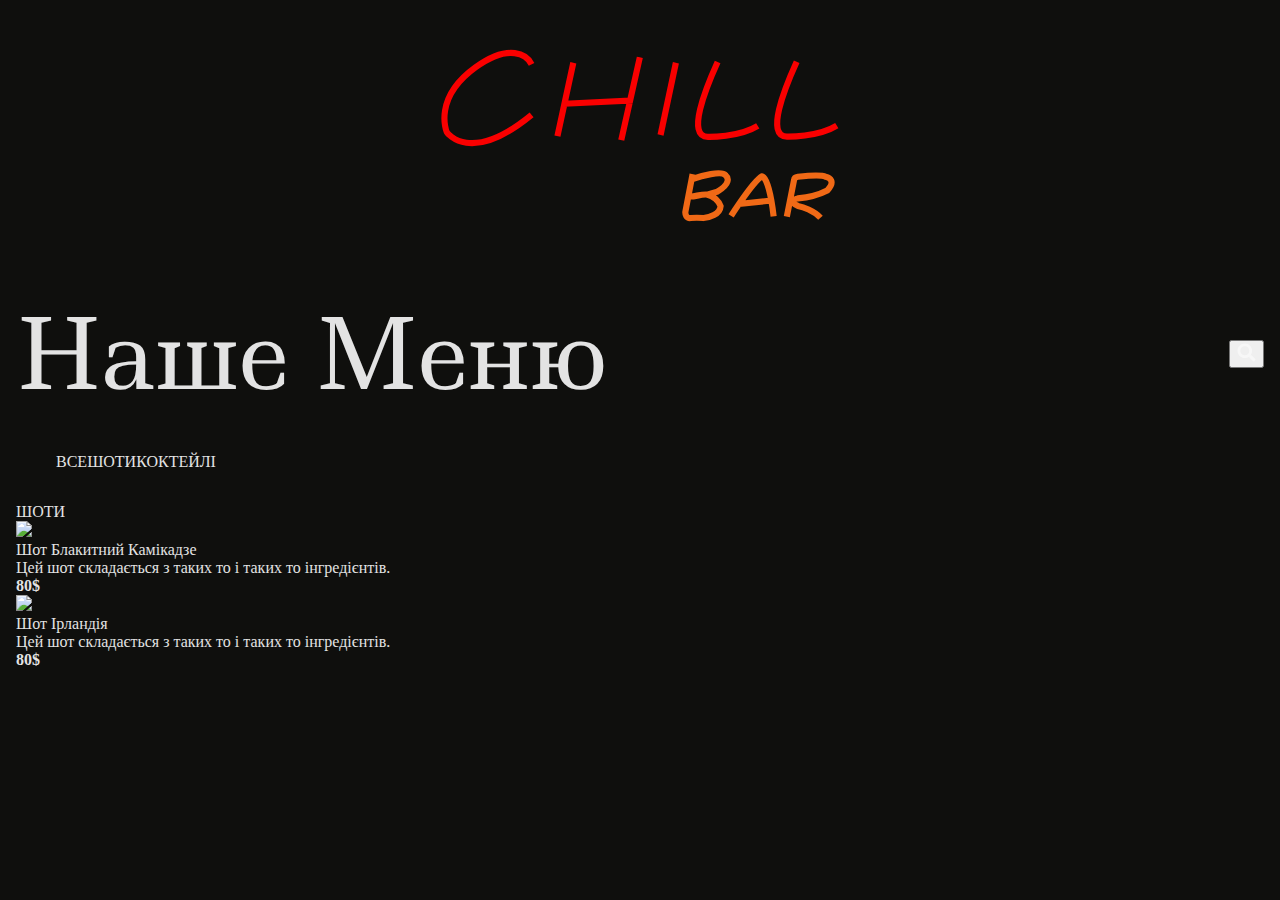
==== index.html @ 7d511b7c "initial commit" ====
<!DOCTYPE html>
<html lang="en">

<head>
    <meta charset="UTF-8">
    <meta name="viewport" content="width=device-width, initial-scale=1.0">
    <link rel="stylesheet" href="/style.css">
    <title>Chill Bar | Menu</title>
</head>

<body>
    <div class="hero-logo-container">
        <img src="/assets/logo.svg" />
    </div>
    <main>
        <header>
            <div id="header-upper">
                <h1>
                    Наше Меню
                </h1>
                <a>
                    <button>
                        <img src="/assets/search.svg" />
                    </button>
                </a>
            </div>
            <div id="header-lower">
                <nav>
                    <ul>
                        <li class="selected">
                            <a href="#">ВСЕ</a>
                        </li>
                        <li>
                            <a href="#">ШОТИ</a>
                        </li>
                        <li>
                            <a href="#">КОКТЕЙЛІ</a>
                        </li>
                    </ul>
                </nav>
            </div>
        </header>
        <section class="products">
            <div class="products__group">
                <h2>ШОТИ</h2>

                <div class="product">
                    <img src="#">
                    <div class="product-details">
                        <h3>Шот Блакитний Камікадзе</h3>
                        <p>Цей шот складається з таких то і таких то інгредієнтів.</p>
                        <b>80$</b>
                    </div>
                </div>

                <div class="product">
                    <img src="#">
                    <div class="product-details">
                        <h3>Шот Ірландія</h3>
                        <p>Цей шот складається з таких то і таких то інгредієнтів.</p>
                        <b>80$</b>
                    </div>
                </div>
            </div>
        </section>
    </main>
</body>

</html>
---- style.css ----
@import url("/styles/reset.css");
@import url("/styles/variables.css");
@import url("/styles/fonts.css");

h1, h2, h3, h4, h5, h6, p, a, span {
    font-size: 1rem;
    font-weight: inherit;
    padding: 0;
    margin: 0;
    color: inherit;
    text-decoration: none;
}

html, body, *::before, *::after {
    margin: 0;
    padding: 0;
    box-sizing: border-box;
}

html,body {
    margin: 0;
    padding: 0;
}

h1 {
    margin: 0;
    padding: 0;
    font-family: "Ledger";
}

body {
    min-height: 100dvh;
    background-color: var(--bg-color);
    color: var(--main-white-color)
}

main {
    padding: 0 1rem;
}

.hero-logo-container {
    display: flex;
    align-items: center;
    justify-content: center;
    padding: 3rem 1rem;
}

.hero-logo-container img {
    width: 100%;
    height: auto;
    max-width: 400px;
}

header {
    display: flex;
    flex-direction: column;
    padding: 1rem 0;
    gap: 1rem;
}

header h1 {
    font-size: clamp(2rem, 9vw, 6rem); 
}

#header-upper, #header-lower {
    display: flex;
    flex-direction: row;
    align-items: center;
    justify-content: space-between;
}

header nav {
    width: 100%;
}

header nav ul {
    display: flex;
    text-decoration: none;
    list-style: none;
}
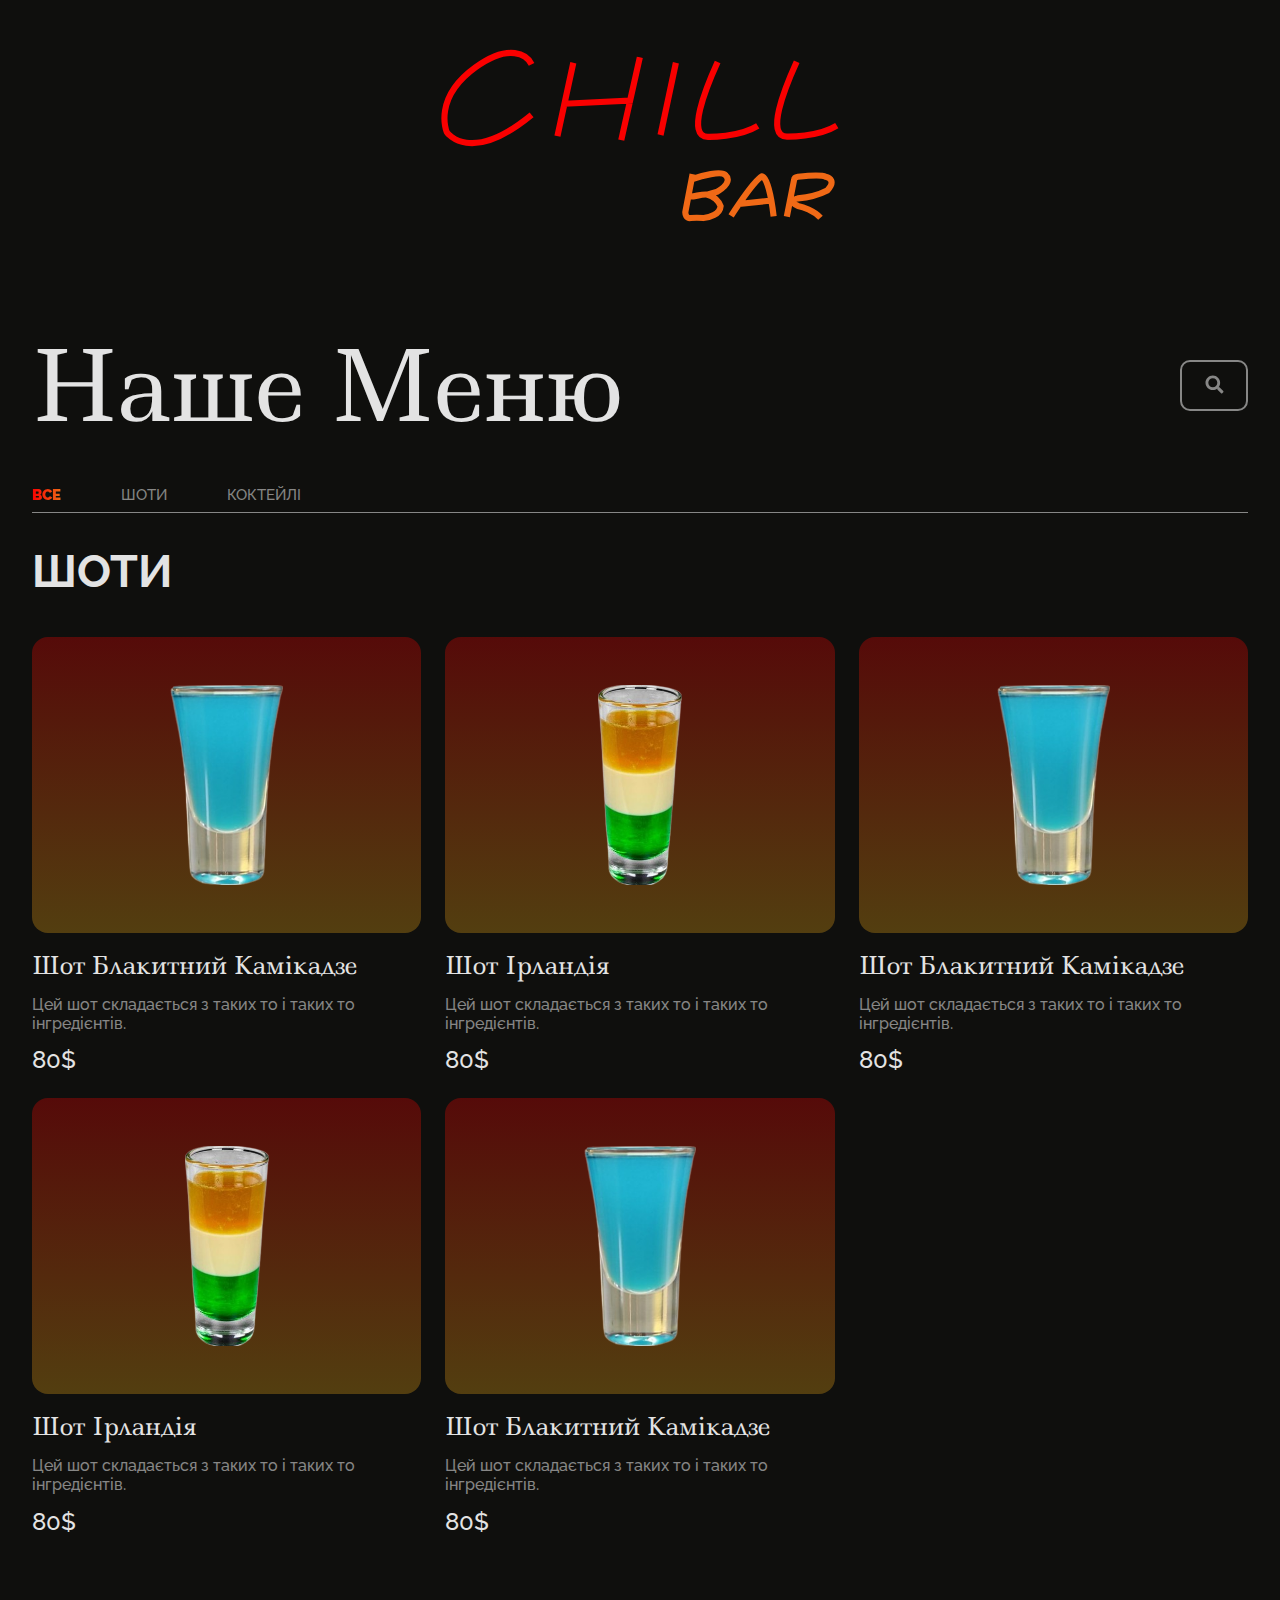
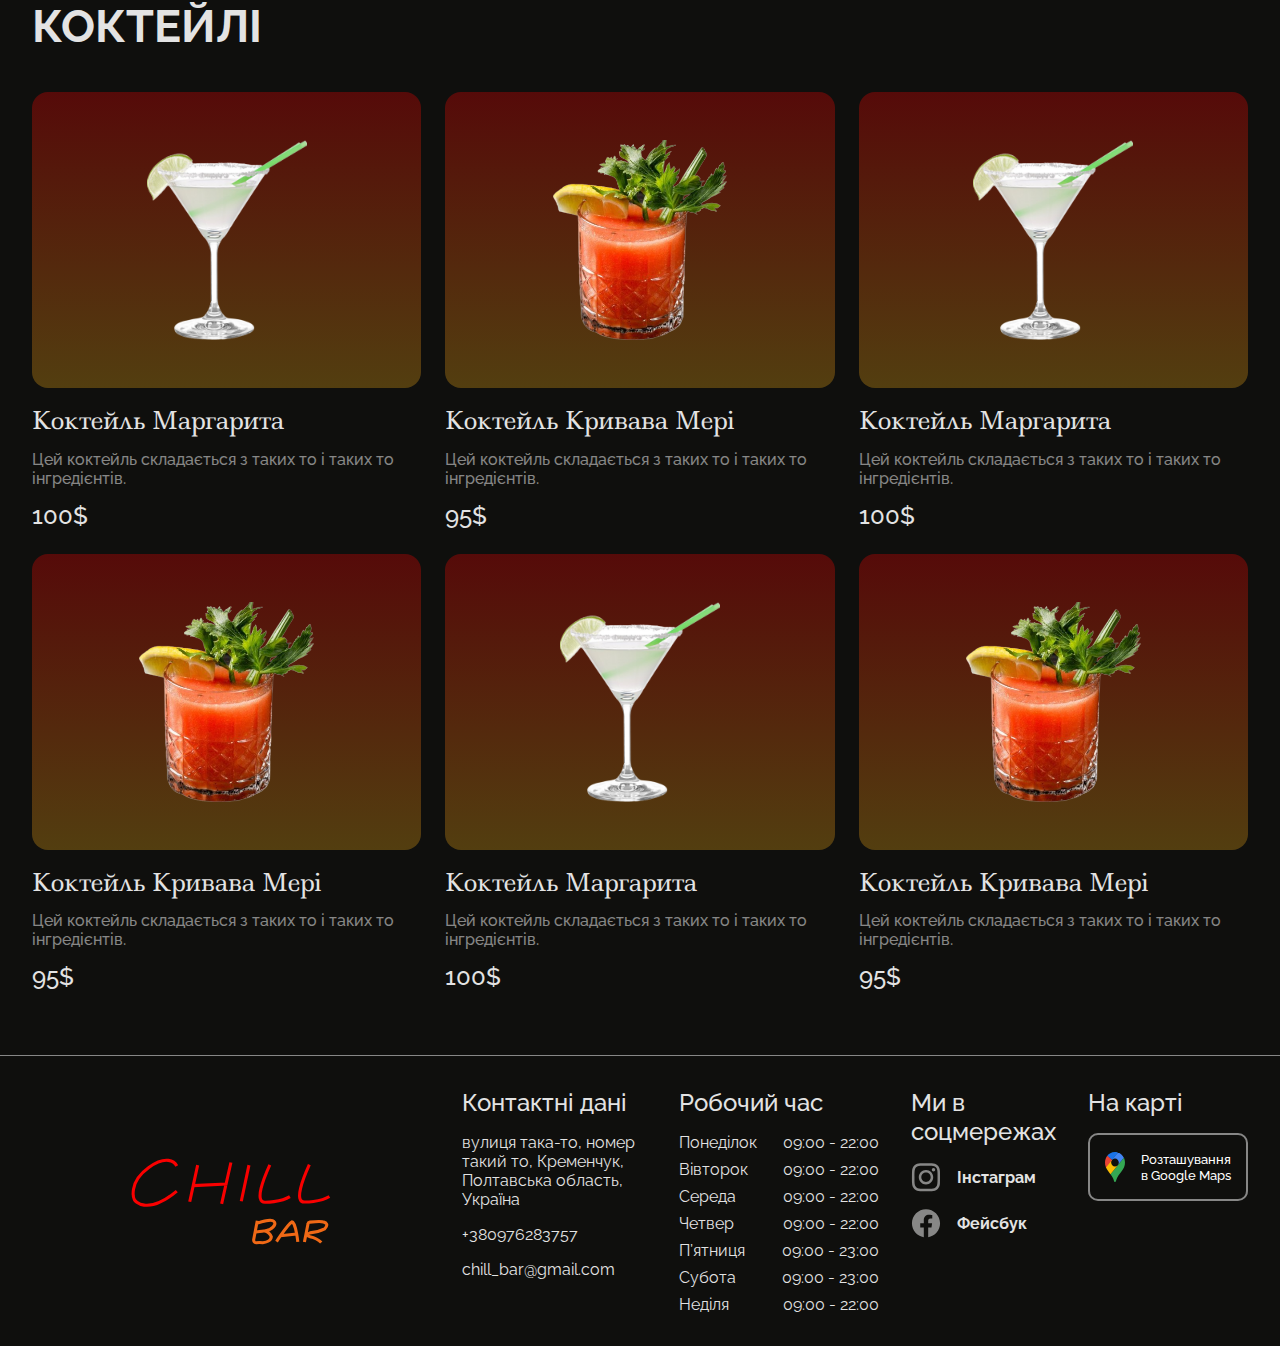
==== commit 91385e6c: "working version" ====
--- a/index.html
+++ b/index.html
@@ -18,7 +18,7 @@
                 <h1>
                     Наше Меню
                 </h1>
-                <a>
+                <a href="/search.html">
                     <button>
                         <img src="/assets/search.svg" />
                     </button>
@@ -28,13 +28,13 @@
                 <nav>
                     <ul>
                         <li class="selected">
-                            <a href="#">ВСЕ</a>
+                            <a href="/index.html">ВСЕ</a>
                         </li>
                         <li>
-                            <a href="#">ШОТИ</a>
+                            <a href="/shots.html">ШОТИ</a>
                         </li>
                         <li>
-                            <a href="#">КОКТЕЙЛІ</a>
+                            <a href="coctails.html">КОКТЕЙЛІ</a>
                         </li>
                     </ul>
                 </nav>
@@ -43,27 +43,285 @@
         <section class="products">
             <div class="products__group">
                 <h2>ШОТИ</h2>
-
-                <div class="product">
-                    <img src="#">
-                    <div class="product-details">
-                        <h3>Шот Блакитний Камікадзе</h3>
-                        <p>Цей шот складається з таких то і таких то інгредієнтів.</p>
-                        <b>80$</b>
+                <div class="group__items">
+                    <div class="product">
+                        <div class="product__image">
+                            <img src="/assets/kamikadze.png">
+                        </div>
+                        <div class="product-details">
+                            <h3>Шот Блакитний Камікадзе</h3>
+                            <p>Цей шот складається з таких то і таких то інгредієнтів.</p>
+                            <b>80$</b>
+                        </div>
+                    </div>
+
+                    <div class="product">
+                        <div class="product__image">
+                            <img src="/assets/irish.png">
+                        </div>
+                        <div class="product-details">
+                            <h3>Шот Ірландія</h3>
+                            <p>Цей шот складається з таких то і таких то інгредієнтів.</p>
+                            <b>80$</b>
+                        </div>
+                    </div>
+
+                    <div class="product">
+                        <div class="product__image">
+                            <img src="/assets/kamikadze.png">
+                        </div>
+                        <div class="product-details">
+                            <h3>Шот Блакитний Камікадзе</h3>
+                            <p>Цей шот складається з таких то і таких то інгредієнтів.</p>
+                            <b>80$</b>
+                        </div>
+                    </div>
+
+                    <div class="product">
+                        <div class="product__image">
+                            <img src="/assets/irish.png">
+                        </div>
+                        <div class="product-details">
+                            <h3>Шот Ірландія</h3>
+                            <p>Цей шот складається з таких то і таких то інгредієнтів.</p>
+                            <b>80$</b>
+                        </div>
+                    </div>
+
+                    <div class="product">
+                        <div class="product__image">
+                            <img src="/assets/kamikadze.png">
+                        </div>
+                        <div class="product-details">
+                            <h3>Шот Блакитний Камікадзе</h3>
+                            <p>Цей шот складається з таких то і таких то інгредієнтів.</p>
+                            <b>80$</b>
+                        </div>
                     </div>
                 </div>
-
-                <div class="product">
-                    <img src="#">
-                    <div class="product-details">
-                        <h3>Шот Ірландія</h3>
-                        <p>Цей шот складається з таких то і таких то інгредієнтів.</p>
-                        <b>80$</b>
+            </div>
+
+            <div class="products__group">
+                <h2>КОКТЕЙЛІ</h2>
+                <div class="group__items">
+                    <div class="product">
+                        <div class="product__image">
+                            <img src="/assets/margarita.png">
+                        </div>
+                        <div class="product-details">
+                            <h3>Коктейль Маргарита</h3>
+                            <p>Цей коктейль складається з таких то і таких то інгредієнтів.</p>
+                            <b>100$</b>
+                        </div>
+                    </div>
+
+                    <div class="product">
+                        <div class="product__image">
+                            <img src="/assets/bloody.png">
+                        </div>
+                        <div class="product-details">
+                            <h3>Коктейль Кривава Мері</h3>
+                            <p>Цей коктейль складається з таких то і таких то інгредієнтів.</p>
+                            <b>95$</b>
+                        </div>
+                    </div>
+
+                    <div class="product">
+                        <div class="product__image">
+                            <img src="/assets/margarita.png">
+                        </div>
+                        <div class="product-details">
+                            <h3>Коктейль Маргарита</h3>
+                            <p>Цей коктейль складається з таких то і таких то інгредієнтів.</p>
+                            <b>100$</b>
+                        </div>
+                    </div>
+
+                    <div class="product">
+                        <div class="product__image">
+                            <img src="/assets/bloody.png">
+                        </div>
+                        <div class="product-details">
+                            <h3>Коктейль Кривава Мері</h3>
+                            <p>Цей коктейль складається з таких то і таких то інгредієнтів.</p>
+                            <b>95$</b>
+                        </div>
+                    </div>
+
+                    <div class="product">
+                        <div class="product__image">
+                            <img src="/assets/margarita.png">
+                        </div>
+                        <div class="product-details">
+                            <h3>Коктейль Маргарита</h3>
+                            <p>Цей коктейль складається з таких то і таких то інгредієнтів.</p>
+                            <b>100$</b>
+                        </div>
+                    </div>
+
+                    <div class="product">
+                        <div class="product__image">
+                            <img src="/assets/bloody.png">
+                        </div>
+                        <div class="product-details">
+                            <h3>Коктейль Кривава Мері</h3>
+                            <p>Цей коктейль складається з таких то і таких то інгредієнтів.</p>
+                            <b>95$</b>
+                        </div>
                     </div>
                 </div>
             </div>
         </section>
     </main>
+    <style>
+        .footer-logo-container {
+            width: 100%;
+            display: flex;
+            align-items: center;
+            justify-content: center;
+        }
+
+        .footer-logo-container img {
+            width: 200px;
+            height: 135px;
+            margin: auto;
+        }
+
+        footer h4 {
+            font-size: 1.5rem;
+            font-family: "Raleway";
+            font-weight: 500;
+        }
+        
+        .footer-content {
+            display: flex;
+            gap: 2rem;
+            font-family: "Raleway";
+        }
+
+        .footer__info-group {
+            display: flex;
+            flex-direction: column;
+            gap: 1rem;
+        }
+
+        .schedule__pair {
+            display: flex;
+            gap: .5rem;
+            align-items: center;
+            justify-content: space-between;
+            min-width: 200px;
+            max-width: 300px;
+        }
+
+        .info-group__schedule {
+            display: flex;
+            flex-direction: column;
+            gap: .5rem;
+        }
+
+        @media (max-width: 1198px) {
+            .footer-content {
+                flex-direction: column;
+            }
+        }
+
+    </style>
+    <footer>
+        <div class="footer-content">
+            <div class="footer-logo-container">
+                <img src="/assets/logo.svg" />
+            </div>
+            <div class="footer__info-group">
+                <h4>Контактні дані</h4>
+                <p>вулиця така-то, номер такий то, Кременчук, Полтавська область, Україна</p>
+                <a href="tel:+380976283757">+380976283757</a>
+                <a href="mailto:chill_bar@gmail.com">chill_bar@gmail.com</a>
+            </div>
+            <div class="footer__info-group">
+                <h4>Робочий час</h4>
+                <div class="info-group__schedule">
+                    <div class="schedule__pair">
+                        <p>Понеділок</p>
+                        <p>09:00 - 22:00</p>
+                    </div>
+
+                    <div class="schedule__pair">
+                        <p>Вівторок</p>
+                        <p>09:00 - 22:00</p>
+                    </div>
+
+                    <div class="schedule__pair">
+                        <p>Середа</p>
+                        <p>09:00 - 22:00</p>
+                    </div>
+
+                    <div class="schedule__pair">
+                        <p>Четвер</p>
+                        <p>09:00 - 22:00</p>
+                    </div>
+
+                    <div class="schedule__pair">
+                        <p>П’ятниця</p>
+                        <p>09:00 - 23:00</p>
+                    </div>
+
+                    <div class="schedule__pair">
+                        <p>Субота</p>
+                        <p>09:00 - 23:00</p>
+                    </div>
+
+                    <div class="schedule__pair">
+                        <p>Неділя</p>
+                        <p>09:00 - 22:00</p>
+                    </div>
+                </div>
+            </div>
+            <div class="footer__info-group">
+                <h4>Ми в соцмережах</h4>
+
+                <a target="_blank" href="https://instagram.com" style="display: flex; align-items: center; gap: 1rem;">
+                    <img src="/assets/instagram.svg"> <b>Інстаграм</b>
+                </a>
+                <a target="_blank" href="https://facebook.com" style="display: flex; align-items: center; gap: 1rem;">
+                    <img src="/assets/facebook.svg"> <b>Фейсбук</b>
+                </a>
+            </div>
+            <div class="footer__info-group">
+                <h4>На карті</h4>
+
+                <a target="_blank" href="https://maps.app.goo.gl/QjY4FwQWJ9QxWuY57">
+                    <button>
+                        <img src="/assets/maps.svg" />
+                        Розташування в Google Maps
+                    </button>
+                </a>
+                <!-- <iframe
+                src="https://www.google.com/maps/embed?pb=!1m18!1m12!1m3!1d237.8224054409843!2d33.412584346810284!3d49.0665880442404!2m3!1f0!2f0!3f0!3m2!1i1024!2i768!4f13.1!3m3!1m2!1s0x40d753242d1c1191%3A0xc109245bfa51d2f0!2sSoborna%20St%2C%2018%2F14%2C%20212%2C%20Kremenchuk%2C%20Poltavs&#39;ka%20oblast%2C%2039600!5e0!3m2!1spl!2sua!4v1712079623209!5m2!1spl!2sua"
+                width="300" height="200" style="border:0;" allowfullscreen="" loading="lazy" referrerpolicy="no-referrer-when-downgrade"></iframe> -->
+            </div>
+            <style>
+                .footer__info-group button {
+                    max-width: none;
+                    width: 10rem !important;
+                    color: white;
+                    font-family: "Raleway";
+                    font-weight: 500;
+                    display: flex;
+                    align-items: center;
+                    justify-content: center;
+                    padding: 2rem 4rem;
+                    text-align: left;
+                    gap: 1rem;
+                }
+
+                .footer__info-group img {
+                    width: 30px;
+                    height: 30px;
+                }
+            </style>
+        </div>
+    </footer>
 </body>
 
 </html>--- a/style.css
+++ b/style.css
@@ -2,7 +2,15 @@
 @import url("/styles/variables.css");
 @import url("/styles/fonts.css");
 
-h1, h2, h3, h4, h5, h6, p, a, span {
+h1,
+h2,
+h3,
+h4,
+h5,
+h6,
+p,
+a,
+span {
     font-size: 1rem;
     font-weight: inherit;
     padding: 0;
@@ -11,13 +19,17 @@
     text-decoration: none;
 }
 
-html, body, *::before, *::after {
+html,
+body,
+*::before,
+*::after {
     margin: 0;
     padding: 0;
     box-sizing: border-box;
 }
 
-html,body {
+html,
+body {
     margin: 0;
     padding: 0;
 }
@@ -34,8 +46,10 @@
     color: var(--main-white-color)
 }
 
-main {
-    padding: 0 1rem;
+main, .footer-content {
+    max-width: 1900px;
+    margin: auto;
+    padding: 2rem;
 }
 
 .hero-logo-container {
@@ -51,6 +65,22 @@
     max-width: 400px;
 }
 
+.unstyled-button, .unstyled-button:hover, .unstyled-button:active {
+    background-color: transparent !important;
+    border: 0 !important;   
+    outline: 0 !important;
+    padding: 0 !important;
+    border-radius: 0 !important;
+    width: 20px !important;
+    height: 20px !important;
+    background-image: none;
+    display: flex;
+    align-items: center;
+    justify-content: center;
+}
+
+
+
 header {
     display: flex;
     flex-direction: column;
@@ -59,10 +89,11 @@
 }
 
 header h1 {
-    font-size: clamp(2rem, 9vw, 6rem); 
-}
-
-#header-upper, #header-lower {
+    font-size: clamp(2rem, 9vw, 6rem);
+}
+
+#header-upper,
+#header-lower {
     display: flex;
     flex-direction: row;
     align-items: center;
@@ -77,4 +108,175 @@
     display: flex;
     text-decoration: none;
     list-style: none;
+    padding: 0;
+    gap: clamp(40px, 60px, 80px);
+    border-bottom: 1px solid var(--secondary-white-color);
+    padding-bottom: .5rem;
+}
+
+header nav ul li {
+    font-family: "Raleway";
+    font-weight: 500;
+}
+
+ul li a {
+    font-size: clamp(15px, 1vw, 30px);
+}
+
+ul li a:not(.selected) {
+    color: var(--secondary-white-color);
+}
+
+.selected {
+    font-weight: 1000;
+    background: linear-gradient(90deg, rgba(249,0,0,1) 0%, rgba(240,105,22,1) 100%);
+    -webkit-background-clip: text;
+    -webkit-text-fill-color: transparent;
+}
+
+#header-upper button img {
+    max-width: 27px;
+    max-height: 27px;
+    min-width: 18px;
+    min-height: 18px;
+}
+
+button:hover {
+    border: 2px solid var(--main-white-color);
+    color: var(--main-white-color);
+    cursor: pointer;
+
+    transition: all .2s ease-in-out;
+}
+
+button:active {
+    border: 0;
+    background-image: linear-gradient(90deg, rgba(249, 0, 0, 1) 0%, rgba(240, 105, 22, 1) 100%);
+    transition: background-image .2s ease-in-out;
+}
+
+.product__image {
+    width: auto;
+    min-height: 200px;
+
+    background-image: linear-gradient(180deg, rgba(249, 0, 0, .3) 0%, rgba(240, 171, 22, 0.3) 100%);
+    display: flex;
+    align-items: center;
+    justify-content: center;
+    padding: 3rem 0rem;
+    border-radius: 1rem;
+}
+
+.product__image img {
+    max-height: 200px;
+    width: 100%;
+    aspect-ratio: 1/1;
+    object-fit: scale-down;
+}
+
+h2 {
+    font-family: "Raleway";
+    font-weight: 700;
+    font-size: clamp(1.5rem, 3.5vw, 3rem);
+}
+
+.products {
+    display: flex;
+    flex-direction: column;
+    gap: 4rem;
+}
+
+.products__group {
+    display: flex;
+    flex-direction: column;
+    gap: 2.5rem;
+}
+
+.product {
+    width: 100%;
+    display: flex;
+    flex-direction: column;
+    gap: 1rem;
+}
+
+.product-details {
+    display: flex;
+    flex-direction: column;
+    gap: .8rem;
+}
+
+.group__items {
+    width: 100%;
+    display: grid;
+    grid-template-columns: 1fr 1fr 1fr 1fr;
+    gap: 1.5rem;
+}
+
+h3 {
+    font-family: "Ledger";
+    font-size: clamp(1.5rem, 1.2vw, 2.5rem);
+}
+
+.product-details p {
+    font-size: 1rem;
+    font-family: "Raleway";
+    font-weight: 500;
+    color: var(--secondary-white-color);
+}
+
+.product-details b {
+    font-size: 1.5rem;
+    font-family: "Raleway";
+    font-weight: 500;
+}
+
+.hidden {
+    display: none;
+}
+
+footer {
+    border-top: 1px solid var(--secondary-white-color);
+    margin-top: 2rem;
+}
+
+
+
+@media (max-width: 600px) {
+    h2 {
+        text-align: center;
+    }
+    
+    #header-upper button img {
+        width: 18px;
+        height: 18px;
+    }
+
+    button {
+        width: 45px;
+        height: 34px;
+    }
+
+    main {
+        padding: 0 1rem;
+    }
+}
+
+@media (max-width: 700px) {
+    .group__items {
+        display: flex;
+        flex-direction: column;
+    }
+}
+
+@media (max-width: 900px) {
+    .group__items {
+        grid-template-columns: 1fr 1fr;
+    }
+}
+
+
+@media (max-width: 1530px) {
+    .group__items {
+        grid-template-columns: 1fr 1fr 1fr;
+    }
 }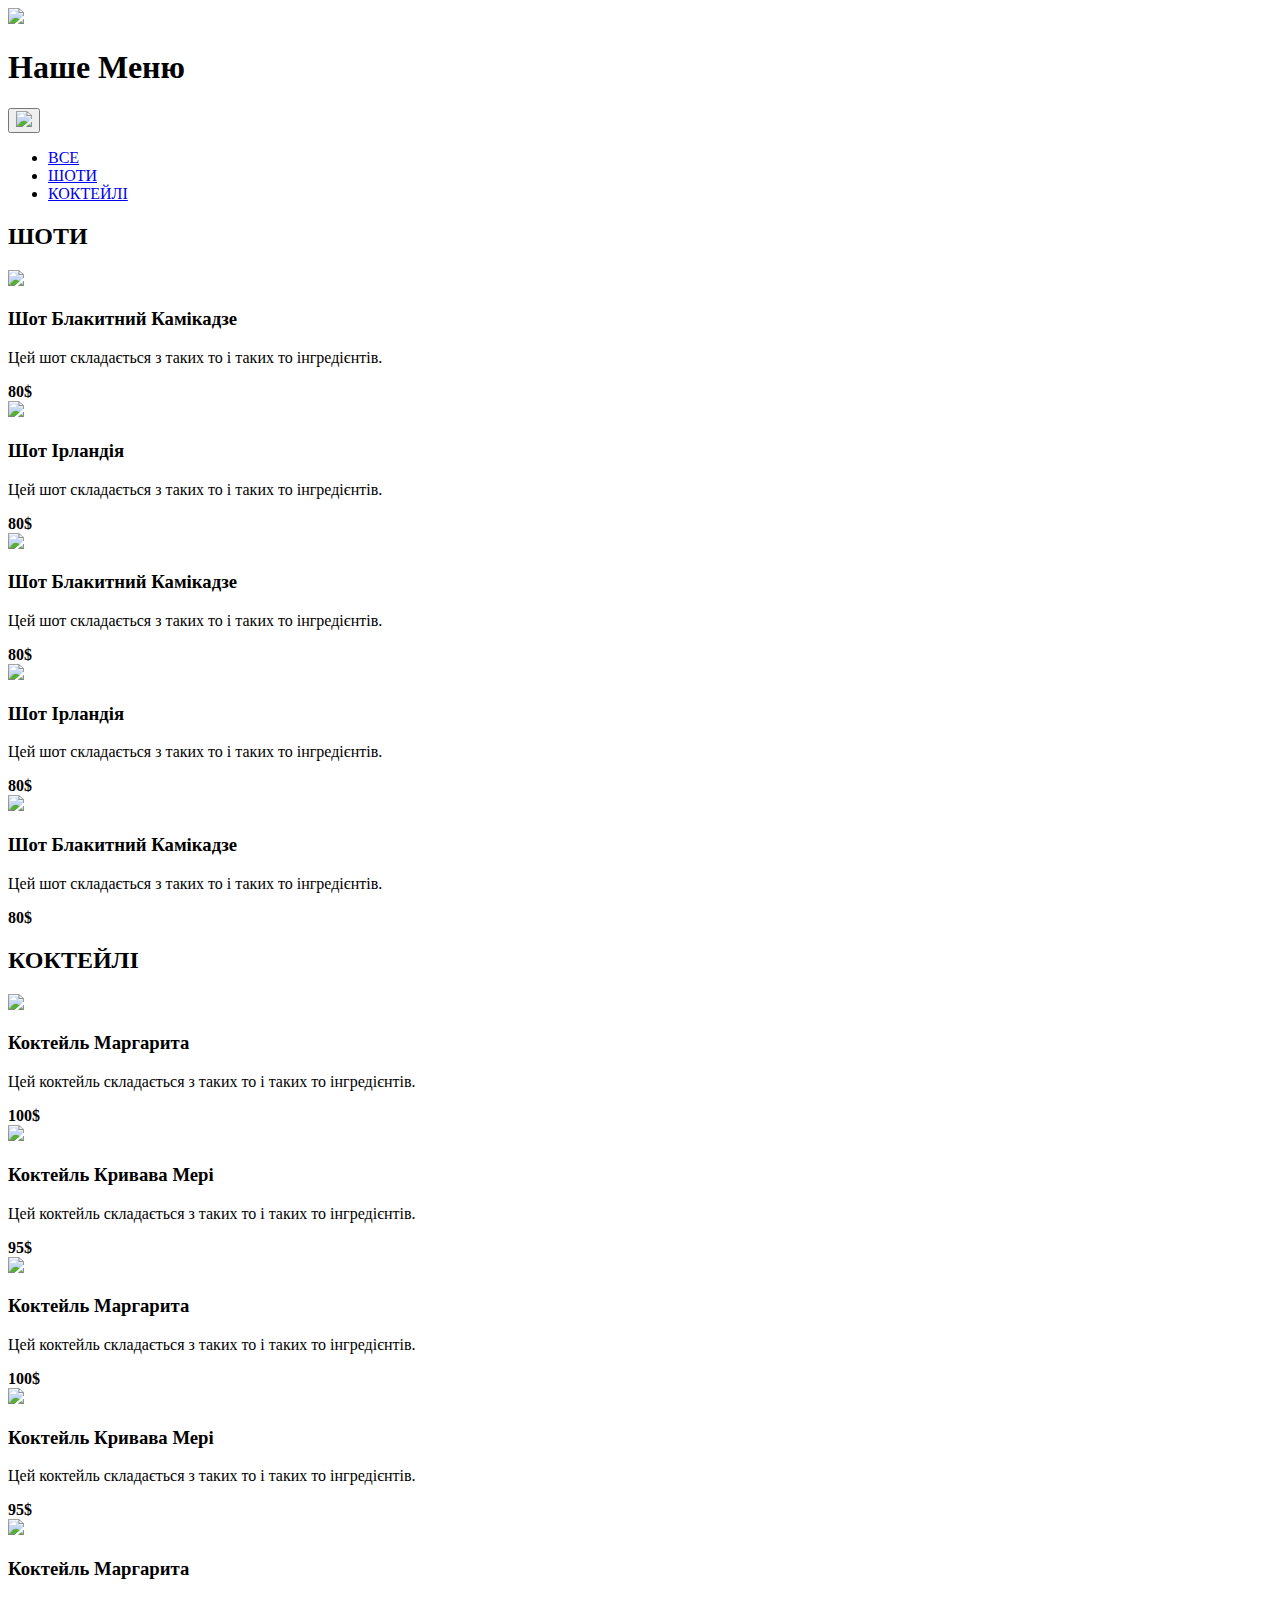
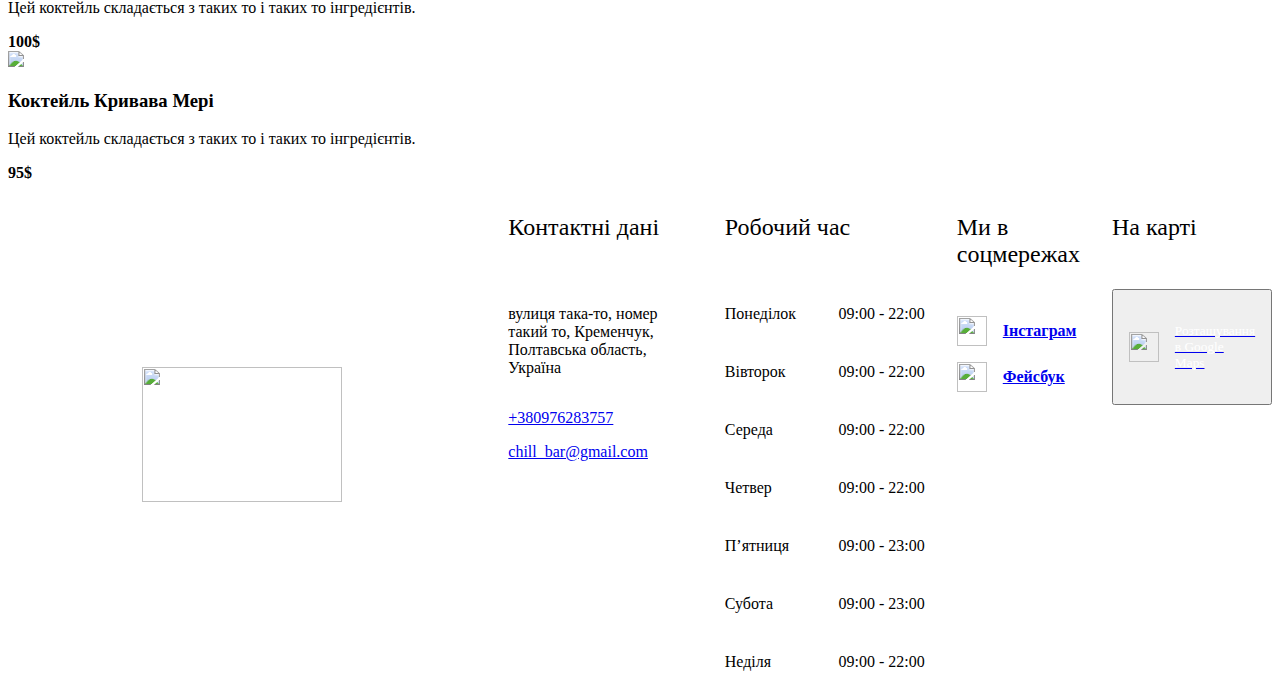
==== commit ae1a3509: "changed urls" ====
--- a/index.html
+++ b/index.html
@@ -4,13 +4,13 @@
 <head>
     <meta charset="UTF-8">
     <meta name="viewport" content="width=device-width, initial-scale=1.0">
-    <link rel="stylesheet" href="/style.css">
+    <link rel="stylesheet" href="/chill-bar-menu/style.css">
     <title>Chill Bar | Menu</title>
 </head>
 
 <body>
     <div class="hero-logo-container">
-        <img src="/assets/logo.svg" />
+        <img src="/chill-bar-menu/assets/logo.svg" />
     </div>
     <main>
         <header>
@@ -20,7 +20,7 @@
                 </h1>
                 <a href="/search.html">
                     <button>
-                        <img src="/assets/search.svg" />
+                        <img src="/chill-bar-menu/assets/search.svg" />
                     </button>
                 </a>
             </div>
@@ -28,13 +28,13 @@
                 <nav>
                     <ul>
                         <li class="selected">
-                            <a href="/index.html">ВСЕ</a>
+                            <a href="/chill-bar-menu/index.html">ВСЕ</a>
                         </li>
                         <li>
-                            <a href="/shots.html">ШОТИ</a>
+                            <a href="/chill-bar-menu/shots.html.html">ШОТИ</a>
                         </li>
                         <li>
-                            <a href="coctails.html">КОКТЕЙЛІ</a>
+                            <a href="/chill-bar-menu/coctails.html">КОКТЕЙЛІ</a>
                         </li>
                     </ul>
                 </nav>
@@ -46,7 +46,7 @@
                 <div class="group__items">
                     <div class="product">
                         <div class="product__image">
-                            <img src="/assets/kamikadze.png">
+                            <img src="/chill-bar-menu/assets/kamikadze.png">
                         </div>
                         <div class="product-details">
                             <h3>Шот Блакитний Камікадзе</h3>
@@ -57,7 +57,7 @@
 
                     <div class="product">
                         <div class="product__image">
-                            <img src="/assets/irish.png">
+                            <img src="/chill-bar-menu/assets/irish.png">
                         </div>
                         <div class="product-details">
                             <h3>Шот Ірландія</h3>
@@ -68,7 +68,7 @@
 
                     <div class="product">
                         <div class="product__image">
-                            <img src="/assets/kamikadze.png">
+                            <img src="/chill-bar-menu/assets/kamikadze.png">
                         </div>
                         <div class="product-details">
                             <h3>Шот Блакитний Камікадзе</h3>
@@ -79,7 +79,7 @@
 
                     <div class="product">
                         <div class="product__image">
-                            <img src="/assets/irish.png">
+                            <img src="/chill-bar-menu/assets/irish.png">
                         </div>
                         <div class="product-details">
                             <h3>Шот Ірландія</h3>
@@ -90,7 +90,7 @@
 
                     <div class="product">
                         <div class="product__image">
-                            <img src="/assets/kamikadze.png">
+                            <img src="/chill-bar-menu/assets/kamikadze.png">
                         </div>
                         <div class="product-details">
                             <h3>Шот Блакитний Камікадзе</h3>
@@ -106,7 +106,7 @@
                 <div class="group__items">
                     <div class="product">
                         <div class="product__image">
-                            <img src="/assets/margarita.png">
+                            <img src="/chill-bar-menu/assets/margarita.png">
                         </div>
                         <div class="product-details">
                             <h3>Коктейль Маргарита</h3>
@@ -117,7 +117,7 @@
 
                     <div class="product">
                         <div class="product__image">
-                            <img src="/assets/bloody.png">
+                            <img src="/chill-bar-menu/assets/bloody.png">
                         </div>
                         <div class="product-details">
                             <h3>Коктейль Кривава Мері</h3>
@@ -128,7 +128,7 @@
 
                     <div class="product">
                         <div class="product__image">
-                            <img src="/assets/margarita.png">
+                            <img src="/chill-bar-menu/assets/margarita.png">
                         </div>
                         <div class="product-details">
                             <h3>Коктейль Маргарита</h3>
@@ -139,7 +139,7 @@
 
                     <div class="product">
                         <div class="product__image">
-                            <img src="/assets/bloody.png">
+                            <img src="/chill-bar-menu/assets/bloody.png">
                         </div>
                         <div class="product-details">
                             <h3>Коктейль Кривава Мері</h3>
@@ -150,7 +150,7 @@
 
                     <div class="product">
                         <div class="product__image">
-                            <img src="/assets/margarita.png">
+                            <img src="/chill-bar-menu/assets/margarita.png">
                         </div>
                         <div class="product-details">
                             <h3>Коктейль Маргарита</h3>
@@ -161,7 +161,7 @@
 
                     <div class="product">
                         <div class="product__image">
-                            <img src="/assets/bloody.png">
+                            <img src="/chill-bar-menu/assets/bloody.png">
                         </div>
                         <div class="product-details">
                             <h3>Коктейль Кривава Мері</h3>
@@ -230,7 +230,7 @@
     <footer>
         <div class="footer-content">
             <div class="footer-logo-container">
-                <img src="/assets/logo.svg" />
+                <img src="/chill-bar-menu/assets/logo.svg" />
             </div>
             <div class="footer__info-group">
                 <h4>Контактні дані</h4>
@@ -281,10 +281,10 @@
                 <h4>Ми в соцмережах</h4>
 
                 <a target="_blank" href="https://instagram.com" style="display: flex; align-items: center; gap: 1rem;">
-                    <img src="/assets/instagram.svg"> <b>Інстаграм</b>
+                    <img src="/chill-bar-menu/assets/instagram.svg"> <b>Інстаграм</b>
                 </a>
                 <a target="_blank" href="https://facebook.com" style="display: flex; align-items: center; gap: 1rem;">
-                    <img src="/assets/facebook.svg"> <b>Фейсбук</b>
+                    <img src="/chill-bar-menu/assets/facebook.svg"> <b>Фейсбук</b>
                 </a>
             </div>
             <div class="footer__info-group">
@@ -292,7 +292,7 @@
 
                 <a target="_blank" href="https://maps.app.goo.gl/QjY4FwQWJ9QxWuY57">
                     <button>
-                        <img src="/assets/maps.svg" />
+                        <img src="/chill-bar-menu/assets/maps.svg" />
                         Розташування в Google Maps
                     </button>
                 </a>
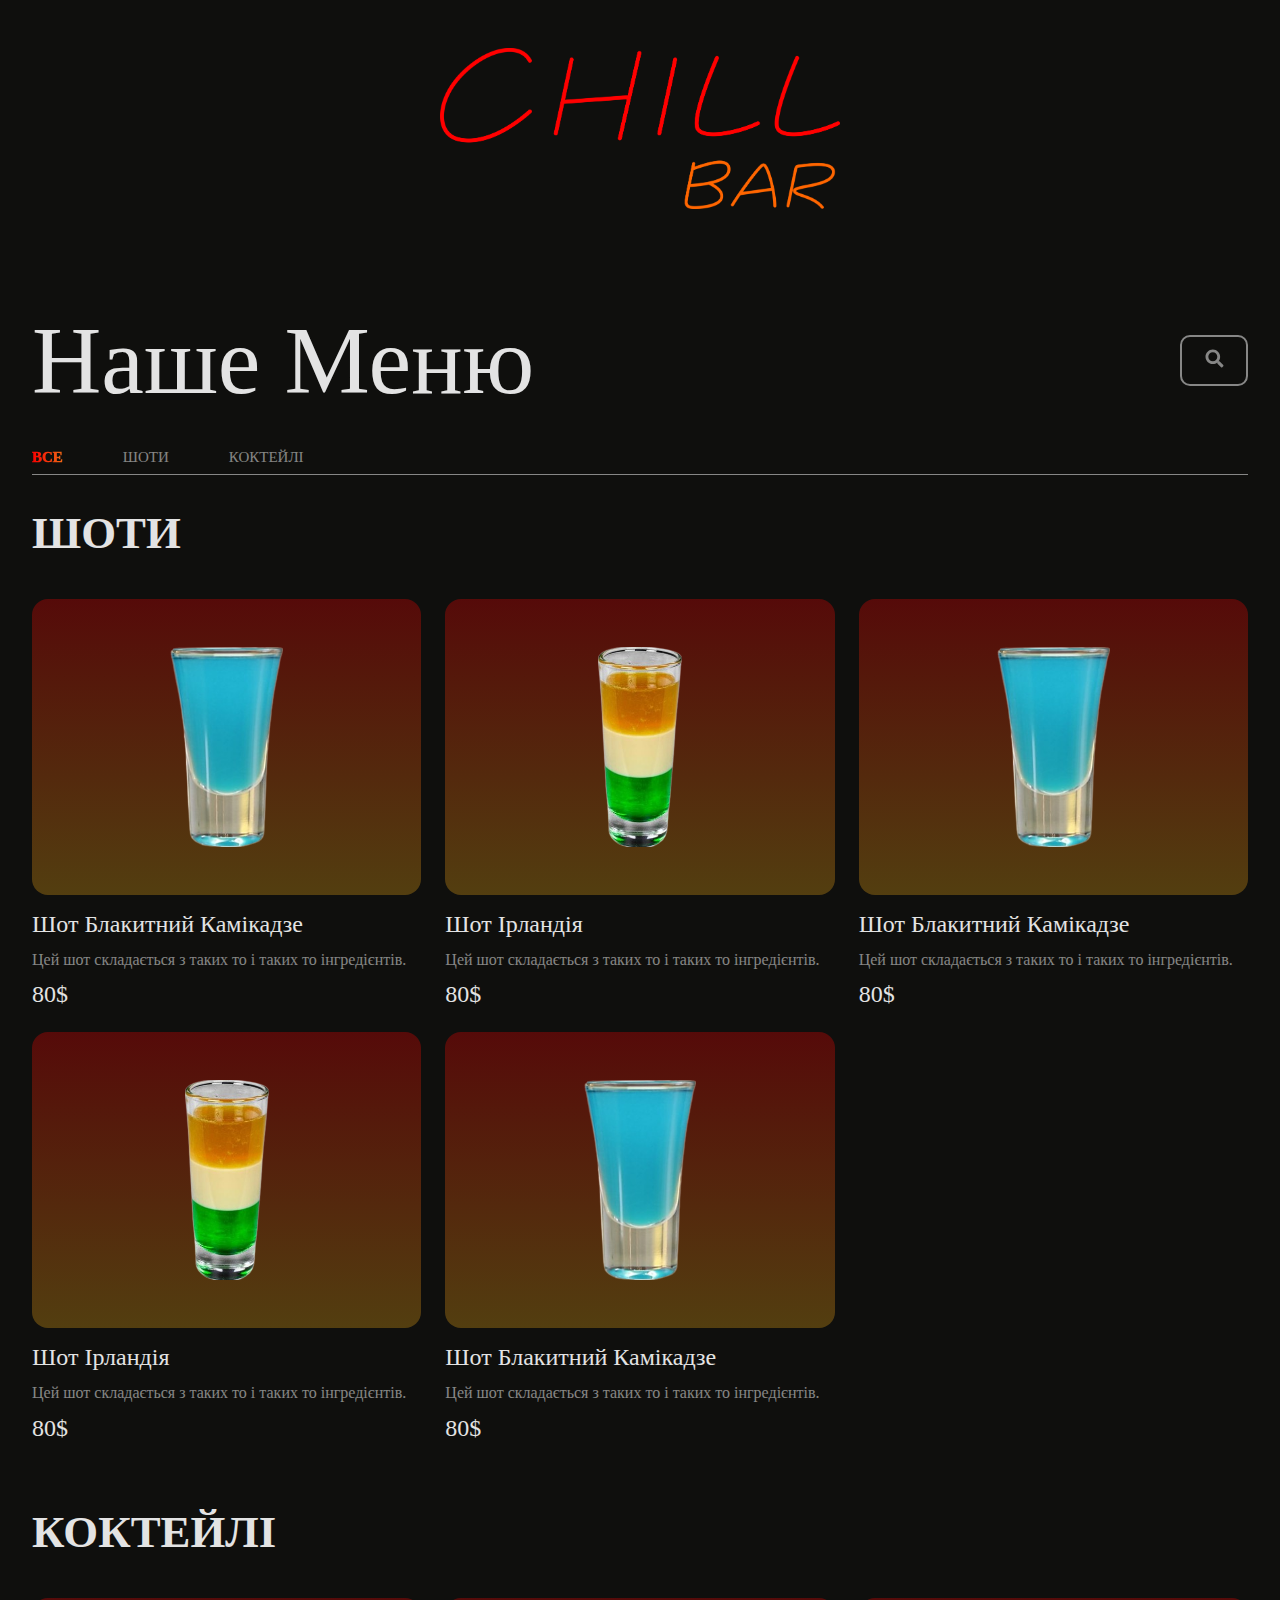
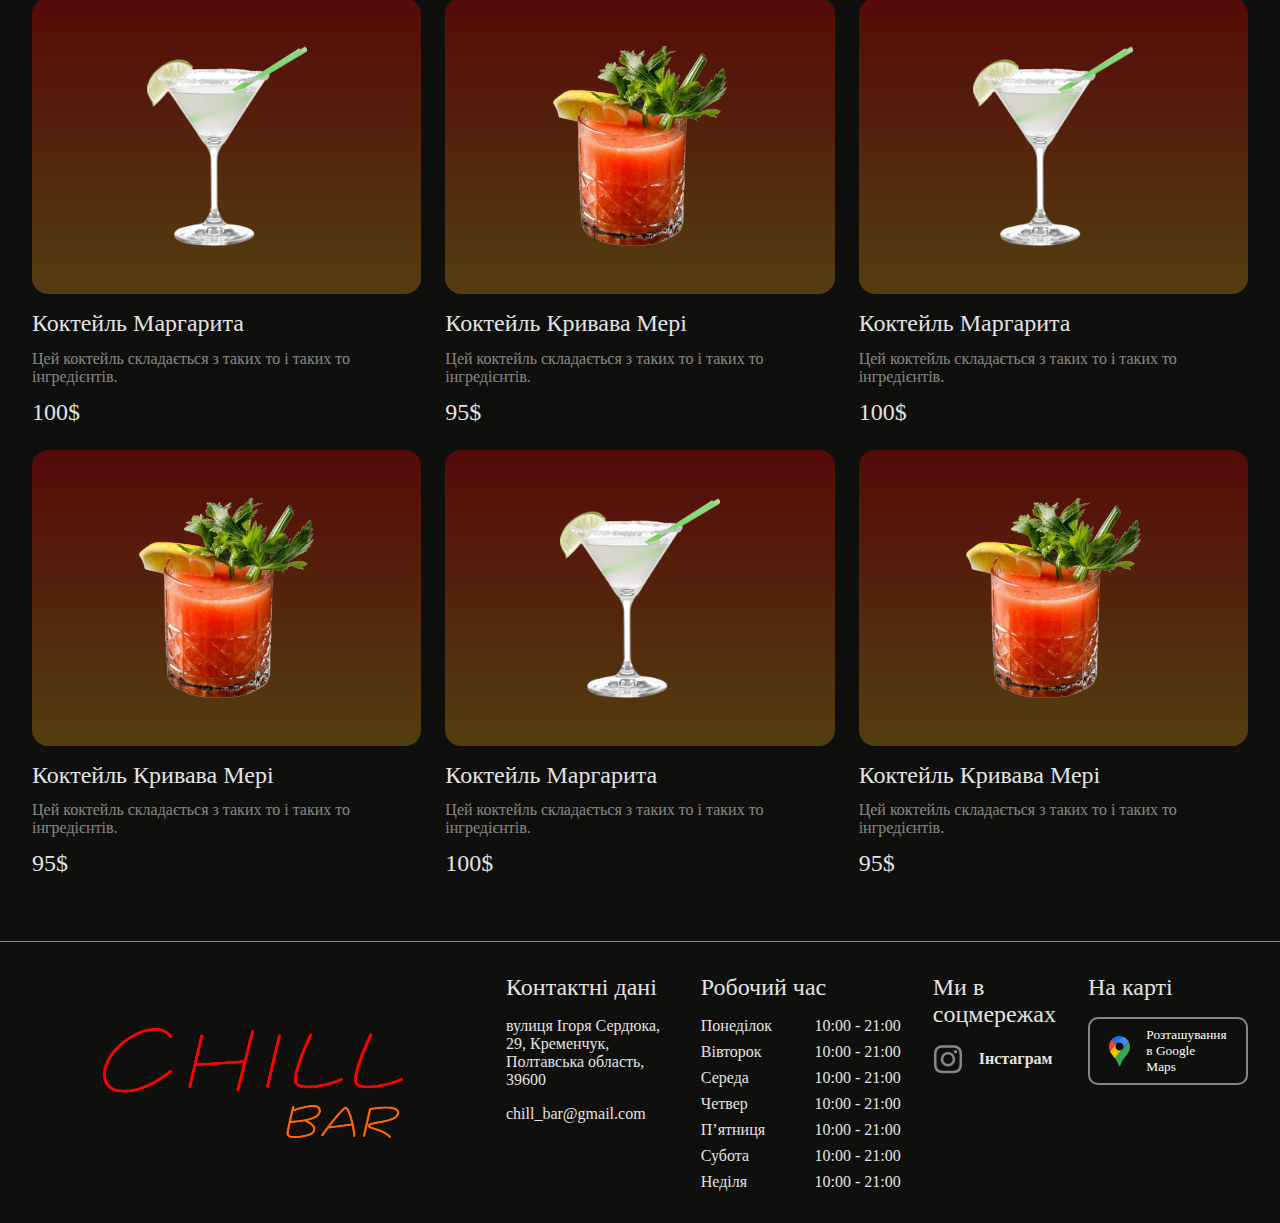
==== commit ab8b17d2: "fixes" ====
--- a/index.html
+++ b/index.html
@@ -4,13 +4,14 @@
 <head>
     <meta charset="UTF-8">
     <meta name="viewport" content="width=device-width, initial-scale=1.0">
-    <link rel="stylesheet" href="/chill-bar-menu/style.css">
+    <link rel="stylesheet" href="style.css">
+    <link rel="icon" type="image/x-icon" href="/logo.ico">
     <title>Chill Bar | Menu</title>
 </head>
 
 <body>
     <div class="hero-logo-container">
-        <img src="/chill-bar-menu/assets/logo.svg" />
+        <img src="assets/logo.png" />
     </div>
     <main>
         <header>
@@ -18,9 +19,9 @@
                 <h1>
                     Наше Меню
                 </h1>
-                <a href="/search.html">
+                <a href="search.html">
                     <button>
-                        <img src="/chill-bar-menu/assets/search.svg" />
+                        <img src="assets/search.svg" />
                     </button>
                 </a>
             </div>
@@ -28,13 +29,13 @@
                 <nav>
                     <ul>
                         <li class="selected">
-                            <a href="/chill-bar-menu/index.html">ВСЕ</a>
+                            <a href="index.html">ВСЕ</a>
                         </li>
                         <li>
-                            <a href="/chill-bar-menu/shots.html.html">ШОТИ</a>
+                            <a href="shots.html">ШОТИ</a>
                         </li>
                         <li>
-                            <a href="/chill-bar-menu/coctails.html">КОКТЕЙЛІ</a>
+                            <a href="coctails.html">КОКТЕЙЛІ</a>
                         </li>
                     </ul>
                 </nav>
@@ -46,7 +47,7 @@
                 <div class="group__items">
                     <div class="product">
                         <div class="product__image">
-                            <img src="/chill-bar-menu/assets/kamikadze.png">
+                            <img src="assets/kamikadze.png">
                         </div>
                         <div class="product-details">
                             <h3>Шот Блакитний Камікадзе</h3>
@@ -57,7 +58,7 @@
 
                     <div class="product">
                         <div class="product__image">
-                            <img src="/chill-bar-menu/assets/irish.png">
+                            <img src="assets/irish.png">
                         </div>
                         <div class="product-details">
                             <h3>Шот Ірландія</h3>
@@ -68,7 +69,7 @@
 
                     <div class="product">
                         <div class="product__image">
-                            <img src="/chill-bar-menu/assets/kamikadze.png">
+                            <img src="assets/kamikadze.png">
                         </div>
                         <div class="product-details">
                             <h3>Шот Блакитний Камікадзе</h3>
@@ -79,7 +80,7 @@
 
                     <div class="product">
                         <div class="product__image">
-                            <img src="/chill-bar-menu/assets/irish.png">
+                            <img src="assets/irish.png">
                         </div>
                         <div class="product-details">
                             <h3>Шот Ірландія</h3>
@@ -90,7 +91,7 @@
 
                     <div class="product">
                         <div class="product__image">
-                            <img src="/chill-bar-menu/assets/kamikadze.png">
+                            <img src="assets/kamikadze.png">
                         </div>
                         <div class="product-details">
                             <h3>Шот Блакитний Камікадзе</h3>
@@ -106,7 +107,7 @@
                 <div class="group__items">
                     <div class="product">
                         <div class="product__image">
-                            <img src="/chill-bar-menu/assets/margarita.png">
+                            <img src="assets/margarita.png">
                         </div>
                         <div class="product-details">
                             <h3>Коктейль Маргарита</h3>
@@ -117,7 +118,7 @@
 
                     <div class="product">
                         <div class="product__image">
-                            <img src="/chill-bar-menu/assets/bloody.png">
+                            <img src="assets/bloody.png">
                         </div>
                         <div class="product-details">
                             <h3>Коктейль Кривава Мері</h3>
@@ -128,7 +129,7 @@
 
                     <div class="product">
                         <div class="product__image">
-                            <img src="/chill-bar-menu/assets/margarita.png">
+                            <img src="assets/margarita.png">
                         </div>
                         <div class="product-details">
                             <h3>Коктейль Маргарита</h3>
@@ -139,7 +140,7 @@
 
                     <div class="product">
                         <div class="product__image">
-                            <img src="/chill-bar-menu/assets/bloody.png">
+                            <img src="assets/bloody.png">
                         </div>
                         <div class="product-details">
                             <h3>Коктейль Кривава Мері</h3>
@@ -150,7 +151,7 @@
 
                     <div class="product">
                         <div class="product__image">
-                            <img src="/chill-bar-menu/assets/margarita.png">
+                            <img src="assets/margarita.png">
                         </div>
                         <div class="product-details">
                             <h3>Коктейль Маргарита</h3>
@@ -161,7 +162,7 @@
 
                     <div class="product">
                         <div class="product__image">
-                            <img src="/chill-bar-menu/assets/bloody.png">
+                            <img src="assets/bloody.png">
                         </div>
                         <div class="product-details">
                             <h3>Коктейль Кривава Мері</h3>
@@ -173,69 +174,14 @@
             </div>
         </section>
     </main>
-    <style>
-        .footer-logo-container {
-            width: 100%;
-            display: flex;
-            align-items: center;
-            justify-content: center;
-        }
-
-        .footer-logo-container img {
-            width: 200px;
-            height: 135px;
-            margin: auto;
-        }
-
-        footer h4 {
-            font-size: 1.5rem;
-            font-family: "Raleway";
-            font-weight: 500;
-        }
-        
-        .footer-content {
-            display: flex;
-            gap: 2rem;
-            font-family: "Raleway";
-        }
-
-        .footer__info-group {
-            display: flex;
-            flex-direction: column;
-            gap: 1rem;
-        }
-
-        .schedule__pair {
-            display: flex;
-            gap: .5rem;
-            align-items: center;
-            justify-content: space-between;
-            min-width: 200px;
-            max-width: 300px;
-        }
-
-        .info-group__schedule {
-            display: flex;
-            flex-direction: column;
-            gap: .5rem;
-        }
-
-        @media (max-width: 1198px) {
-            .footer-content {
-                flex-direction: column;
-            }
-        }
-
-    </style>
     <footer>
         <div class="footer-content">
             <div class="footer-logo-container">
-                <img src="/chill-bar-menu/assets/logo.svg" />
+                <img src="assets/logo.png" />
             </div>
             <div class="footer__info-group">
                 <h4>Контактні дані</h4>
-                <p>вулиця така-то, номер такий то, Кременчук, Полтавська область, Україна</p>
-                <a href="tel:+380976283757">+380976283757</a>
+                <p>вулиця Ігоря Сердюка, 29, Кременчук, Полтавська область, 39600</p>
                 <a href="mailto:chill_bar@gmail.com">chill_bar@gmail.com</a>
             </div>
             <div class="footer__info-group">
@@ -243,62 +189,58 @@
                 <div class="info-group__schedule">
                     <div class="schedule__pair">
                         <p>Понеділок</p>
-                        <p>09:00 - 22:00</p>
+                        <p>10:00 - 21:00</p>
                     </div>
 
                     <div class="schedule__pair">
                         <p>Вівторок</p>
-                        <p>09:00 - 22:00</p>
+                        <p>10:00 - 21:00</p>
                     </div>
 
                     <div class="schedule__pair">
                         <p>Середа</p>
-                        <p>09:00 - 22:00</p>
+                        <p>10:00 - 21:00</p>
                     </div>
 
                     <div class="schedule__pair">
                         <p>Четвер</p>
-                        <p>09:00 - 22:00</p>
+                        <p>10:00 - 21:00</p>
                     </div>
 
                     <div class="schedule__pair">
                         <p>П’ятниця</p>
-                        <p>09:00 - 23:00</p>
+                        <p>10:00 - 21:00</p>
                     </div>
 
                     <div class="schedule__pair">
                         <p>Субота</p>
-                        <p>09:00 - 23:00</p>
+                        <p>10:00 - 21:00</p>
                     </div>
 
                     <div class="schedule__pair">
                         <p>Неділя</p>
-                        <p>09:00 - 22:00</p>
+                        <p>10:00 - 21:00</p>
                     </div>
                 </div>
             </div>
             <div class="footer__info-group">
                 <h4>Ми в соцмережах</h4>
 
-                <a target="_blank" href="https://instagram.com" style="display: flex; align-items: center; gap: 1rem;">
-                    <img src="/chill-bar-menu/assets/instagram.svg"> <b>Інстаграм</b>
+                <a target="_blank" href="https://www.instagram.com/chillbar_kremen?igsh=MW05bWY3dWd6eW9yOA==" style="display: flex; align-items: center; gap: 1rem;">
+                    <img src="assets/instagram.svg"> <b>Інстаграм</b>
                 </a>
-                <a target="_blank" href="https://facebook.com" style="display: flex; align-items: center; gap: 1rem;">
-                    <img src="/chill-bar-menu/assets/facebook.svg"> <b>Фейсбук</b>
-                </a>
+
             </div>
             <div class="footer__info-group">
                 <h4>На карті</h4>
 
-                <a target="_blank" href="https://maps.app.goo.gl/QjY4FwQWJ9QxWuY57">
+                <a target="_blank" href="https://maps.app.goo.gl/LwhXUTS7XZjJpxXQ7">
                     <button>
-                        <img src="/chill-bar-menu/assets/maps.svg" />
+                        <img src="assets/maps.svg" />
                         Розташування в Google Maps
                     </button>
                 </a>
-                <!-- <iframe
-                src="https://www.google.com/maps/embed?pb=!1m18!1m12!1m3!1d237.8224054409843!2d33.412584346810284!3d49.0665880442404!2m3!1f0!2f0!3f0!3m2!1i1024!2i768!4f13.1!3m3!1m2!1s0x40d753242d1c1191%3A0xc109245bfa51d2f0!2sSoborna%20St%2C%2018%2F14%2C%20212%2C%20Kremenchuk%2C%20Poltavs&#39;ka%20oblast%2C%2039600!5e0!3m2!1spl!2sua!4v1712079623209!5m2!1spl!2sua"
-                width="300" height="200" style="border:0;" allowfullscreen="" loading="lazy" referrerpolicy="no-referrer-when-downgrade"></iframe> -->
+                <!-- <iframe src="https://www.google.com/maps/embed?pb=!1m18!1m12!1m3!1d163.37639092967407!2d33.411180053489964!3d49.06721164598049!2m3!1f0!2f0!3f0!3m2!1i1024!2i768!4f13.1!3m3!1m2!1s0x40d753267d5226fd%3A0x3ec0e314546ce658!2sIhoria%20Serdiuka%20St%2C%2029%2C%20Kremenchuk%2C%20Poltavs&#39;ka%20oblast%2C%2039600!5e0!3m2!1spl!2sua!4v1712084558364!5m2!1spl!2sua" width="600" height="450" style="border:0;" allowfullscreen="" loading="lazy" referrerpolicy="no-referrer-when-downgrade"></iframe> -->
             </div>
             <style>
                 .footer__info-group button {
--- a/style.css
+++ b/style.css
@@ -0,0 +1,333 @@
+@import url("/styles/reset.css");
+@import url("/styles/variables.css");
+@import url("/styles/fonts.css");
+
+h1,
+h2,
+h3,
+h4,
+h5,
+h6,
+p,
+a,
+span {
+    font-size: 1rem;
+    font-weight: inherit;
+    padding: 0;
+    margin: 0;
+    color: inherit;
+    text-decoration: none;
+}
+
+html,
+body,
+*::before,
+*::after {
+    margin: 0;
+    padding: 0;
+    box-sizing: border-box;
+}
+
+html,
+body {
+    margin: 0;
+    padding: 0;
+}
+
+h1 {
+    margin: 0;
+    padding: 0;
+    font-family: "Ledger";
+}
+
+body {
+    min-height: 100dvh;
+    background-color: var(--bg-color);
+    color: var(--main-white-color)
+}
+
+main, .footer-content {
+    max-width: 1900px;
+    margin: auto;
+    padding: 2rem;
+}
+
+.hero-logo-container {
+    display: flex;
+    align-items: center;
+    justify-content: center;
+    padding: 3rem 1rem;
+}
+
+.hero-logo-container img {
+    width: 100%;
+    height: auto;
+    max-width: 400px;
+}
+
+.unstyled-button, .unstyled-button:hover, .unstyled-button:active {
+    background-color: transparent !important;
+    border: 0 !important;   
+    outline: 0 !important;
+    padding: 0 !important;
+    border-radius: 0 !important;
+    width: 20px !important;
+    height: 20px !important;
+    background-image: none;
+    display: flex;
+    align-items: center;
+    justify-content: center;
+}
+
+
+
+header {
+    display: flex;
+    flex-direction: column;
+    padding: 1rem 0;
+    gap: 1rem;
+}
+
+header h1 {
+    font-size: clamp(2rem, 9vw, 6rem);
+}
+
+#header-upper,
+#header-lower {
+    display: flex;
+    flex-direction: row;
+    align-items: center;
+    justify-content: space-between;
+}
+
+header nav {
+    width: 100%;
+}
+
+header nav ul {
+    display: flex;
+    text-decoration: none;
+    list-style: none;
+    padding: 0;
+    gap: clamp(40px, 60px, 80px);
+    border-bottom: 1px solid var(--secondary-white-color);
+    padding-bottom: .5rem;
+}
+
+header nav ul li {
+    font-family: "Raleway";
+    font-weight: 500;
+}
+
+ul li a {
+    font-size: clamp(15px, 1vw, 30px);
+}
+
+ul li a:not(.selected) {
+    color: var(--secondary-white-color);
+}
+
+.selected {
+    font-weight: 1000;
+    background: linear-gradient(90deg, rgba(249,0,0,1) 0%, rgba(240,105,22,1) 100%);
+    -webkit-background-clip: text;
+    -webkit-text-fill-color: transparent;
+}
+
+#header-upper button img {
+    max-width: 27px;
+    max-height: 27px;
+    min-width: 18px;
+    min-height: 18px;
+}
+
+button:hover {
+    border: 2px solid var(--main-white-color);
+    color: var(--main-white-color);
+    cursor: pointer;
+
+    transition: all .2s ease-in-out;
+}
+
+button:active {
+    border: 0;
+    background-image: linear-gradient(90deg, rgba(249, 0, 0, 1) 0%, rgba(240, 105, 22, 1) 100%);
+    transition: background-image .2s ease-in-out;
+}
+
+.product__image {
+    width: auto;
+    min-height: 200px;
+
+    background-image: linear-gradient(180deg, rgba(249, 0, 0, .3) 0%, rgba(240, 171, 22, 0.3) 100%);
+    display: flex;
+    align-items: center;
+    justify-content: center;
+    padding: 3rem 0rem;
+    border-radius: 1rem;
+}
+
+.product__image img {
+    max-height: 200px;
+    width: 100%;
+    aspect-ratio: 1/1;
+    object-fit: scale-down;
+}
+
+h2 {
+    font-family: "Raleway";
+    font-weight: 700;
+    font-size: clamp(1.5rem, 3.5vw, 3rem);
+}
+
+.products {
+    display: flex;
+    flex-direction: column;
+    gap: 4rem;
+}
+
+.products__group {
+    display: flex;
+    flex-direction: column;
+    gap: 2.5rem;
+}
+
+.product {
+    width: 100%;
+    display: flex;
+    flex-direction: column;
+    gap: 1rem;
+}
+
+.product-details {
+    display: flex;
+    flex-direction: column;
+    gap: .8rem;
+}
+
+.group__items {
+    width: 100%;
+    display: grid;
+    grid-template-columns: 1fr 1fr 1fr 1fr;
+    gap: 1.5rem;
+}
+
+h3 {
+    font-family: "Ledger";
+    font-size: clamp(1.5rem, 1.2vw, 2.5rem);
+}
+
+.product-details p {
+    font-size: 1rem;
+    font-family: "Raleway";
+    font-weight: 500;
+    color: var(--secondary-white-color);
+}
+
+.product-details b {
+    font-size: 1.5rem;
+    font-family: "Raleway";
+    font-weight: 500;
+}
+
+.hidden {
+    display: none;
+}
+
+footer {
+    border-top: 1px solid var(--secondary-white-color);
+    margin-top: 2rem;
+}
+
+.footer-logo-container {
+    width: 100%;
+    display: flex;
+    align-items: center;
+    justify-content: center;
+}
+
+.footer-logo-container img {
+    width: 300px;
+    height: 110px;
+    margin: auto;
+}
+
+footer h4 {
+    font-size: 1.5rem;
+    font-family: "Raleway";
+    font-weight: 500;
+}
+
+.footer-content {
+    display: flex;
+    gap: 2rem;
+    font-family: "Raleway";
+}
+
+.footer__info-group {
+    display: flex;
+    flex-direction: column;
+    gap: 1rem;
+}
+
+.schedule__pair {
+    display: flex;
+    gap: .5rem;
+    align-items: center;
+    justify-content: space-between;
+    min-width: 200px;
+    max-width: 300px;
+}
+
+.info-group__schedule {
+    display: flex;
+    flex-direction: column;
+    gap: .5rem;
+}
+
+@media (max-width: 1198px) {
+    .footer-content {
+        flex-direction: column;
+    }
+}
+
+
+@media (max-width: 600px) {
+    h2 {
+        text-align: center;
+    }
+    
+    #header-upper button img {
+        width: 18px;
+        height: 18px;
+    }
+
+    button {
+        width: 45px;
+        height: 34px;
+    }
+
+    main {
+        padding: 0 1rem;
+    }
+}
+
+@media (max-width: 700px) {
+    .group__items {
+        display: flex;
+        flex-direction: column;
+    }
+}
+
+@media (max-width: 900px) {
+    .group__items {
+        grid-template-columns: 1fr 1fr;
+    }
+}
+
+
+@media (max-width: 1530px) {
+    .group__items {
+        grid-template-columns: 1fr 1fr 1fr;
+    }
+}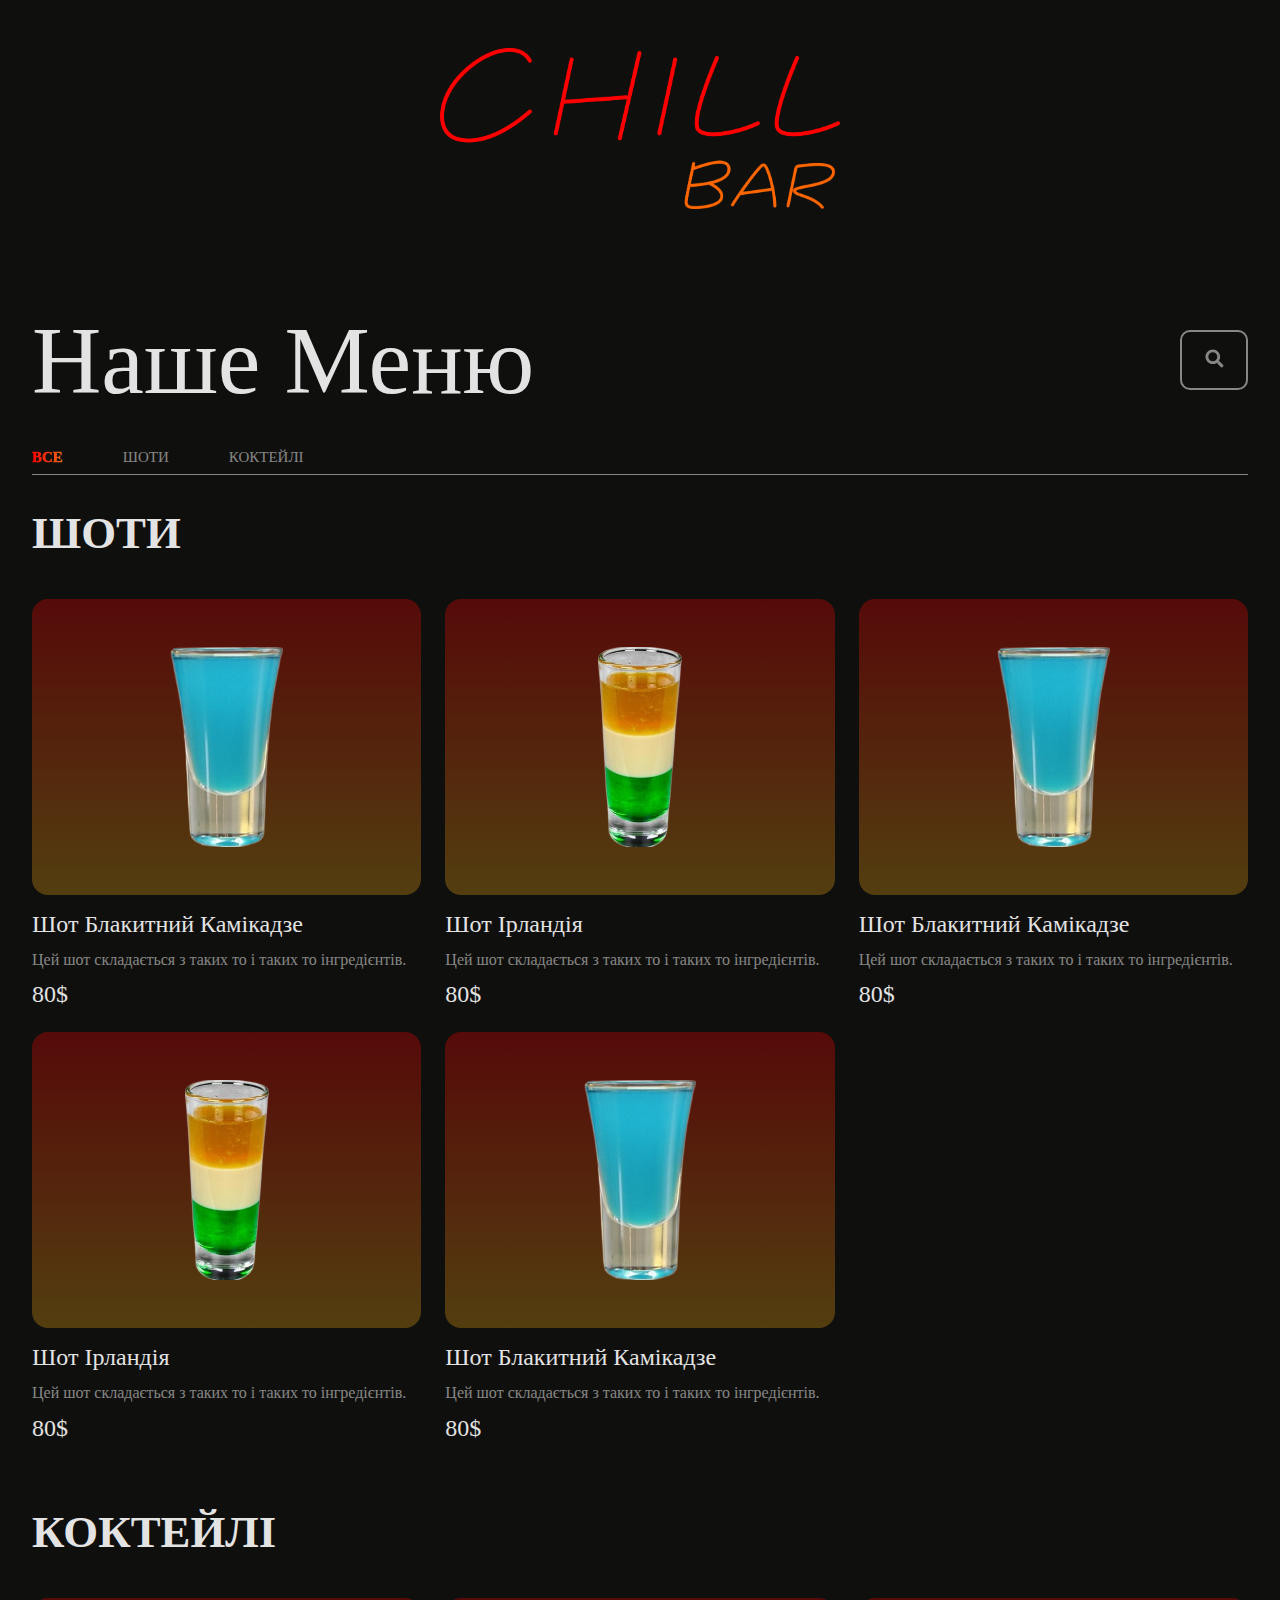
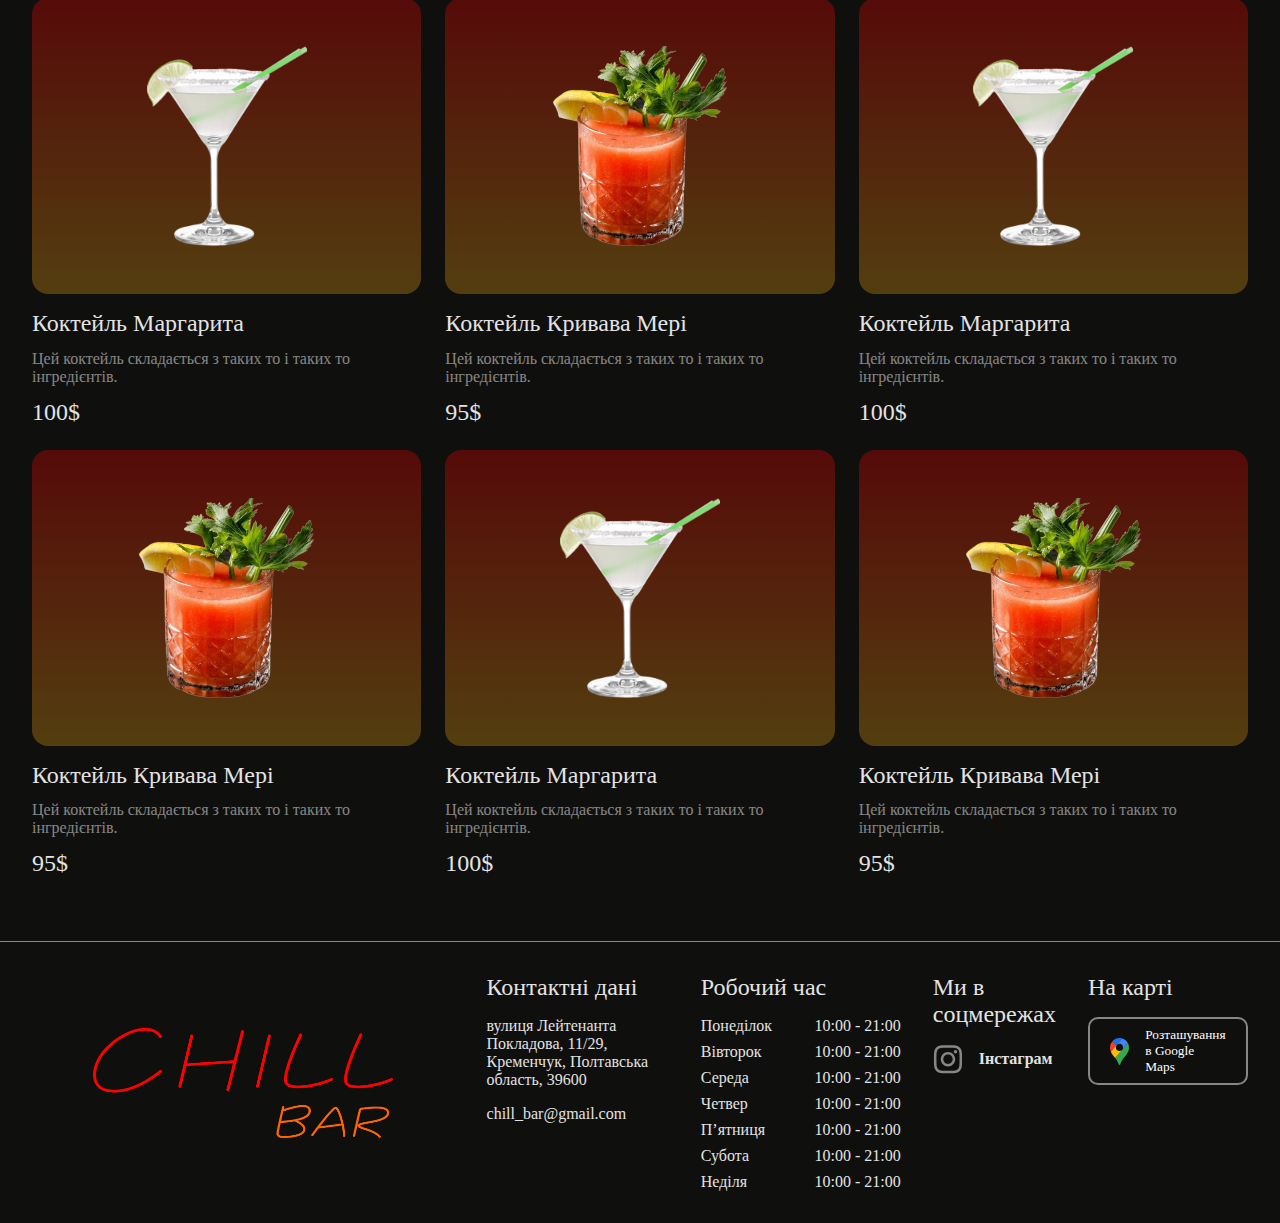
==== commit a0cf77da: "some ux and info fixes" ====
--- a/index.html
+++ b/index.html
@@ -181,7 +181,7 @@
             </div>
             <div class="footer__info-group">
                 <h4>Контактні дані</h4>
-                <p>вулиця Ігоря Сердюка, 29, Кременчук, Полтавська область, 39600</p>
+                <p>вулиця Лейтенанта Покладова, 11/29, Кременчук, Полтавська область, 39600</p>
                 <a href="mailto:chill_bar@gmail.com">chill_bar@gmail.com</a>
             </div>
             <div class="footer__info-group">
@@ -234,13 +234,13 @@
             <div class="footer__info-group">
                 <h4>На карті</h4>
 
-                <a target="_blank" href="https://maps.app.goo.gl/LwhXUTS7XZjJpxXQ7">
+                <a target="_blank" href="https://maps.app.goo.gl/WBarMaavQhpAnnvJA">
                     <button>
                         <img src="assets/maps.svg" />
                         Розташування в Google Maps
                     </button>
                 </a>
-                <!-- <iframe src="https://www.google.com/maps/embed?pb=!1m18!1m12!1m3!1d163.37639092967407!2d33.411180053489964!3d49.06721164598049!2m3!1f0!2f0!3f0!3m2!1i1024!2i768!4f13.1!3m3!1m2!1s0x40d753267d5226fd%3A0x3ec0e314546ce658!2sIhoria%20Serdiuka%20St%2C%2029%2C%20Kremenchuk%2C%20Poltavs&#39;ka%20oblast%2C%2039600!5e0!3m2!1spl!2sua!4v1712084558364!5m2!1spl!2sua" width="600" height="450" style="border:0;" allowfullscreen="" loading="lazy" referrerpolicy="no-referrer-when-downgrade"></iframe> -->
+                <!-- <iframe src="https://www.google.com/maps/embed?pb=!1m18!1m12!1m3!1d163.3768769661413!2d33.410704887014504!3d49.06706382481072!2m3!1f0!2f0!3f0!3m2!1i1024!2i768!4f13.1!3m3!1m2!1s0x40d7532687d45601%3A0xe613ccb61c3cd218!2sLeitenanta%20Pokladova%20St%2C%2011%2F29%2C%20Kremenchuk%2C%20Poltavs&#39;ka%20oblast%2C%2039600!5e0!3m2!1spl!2sua!4v1712085801013!5m2!1spl!2sua" width="600" height="450" style="border:0;" allowfullscreen="" loading="lazy" referrerpolicy="no-referrer-when-downgrade"></iframe> -->
             </div>
             <style>
                 .footer__info-group button {
--- a/style.css
+++ b/style.css
@@ -285,6 +285,26 @@
     gap: .5rem;
 }
 
+button {
+    background-color: transparent;
+    outline: none;
+    border: 2px solid var(--secondary-white-color);
+    border-radius: 10px;
+    max-height: 60px;
+    max-width: 68px;
+
+    min-height: 34px;
+    min-width: 45px;
+
+    width: 13vw;
+    height: 9vh;
+}
+
+button img {
+    max-height: 27px !important;
+    max-width: 27px !important;
+}
+
 @media (max-width: 1198px) {
     .footer-content {
         flex-direction: column;
@@ -303,8 +323,8 @@
     }
 
     button {
-        width: 45px;
-        height: 34px;
+        width: 60px;
+        height: 45px;
     }
 
     main {
